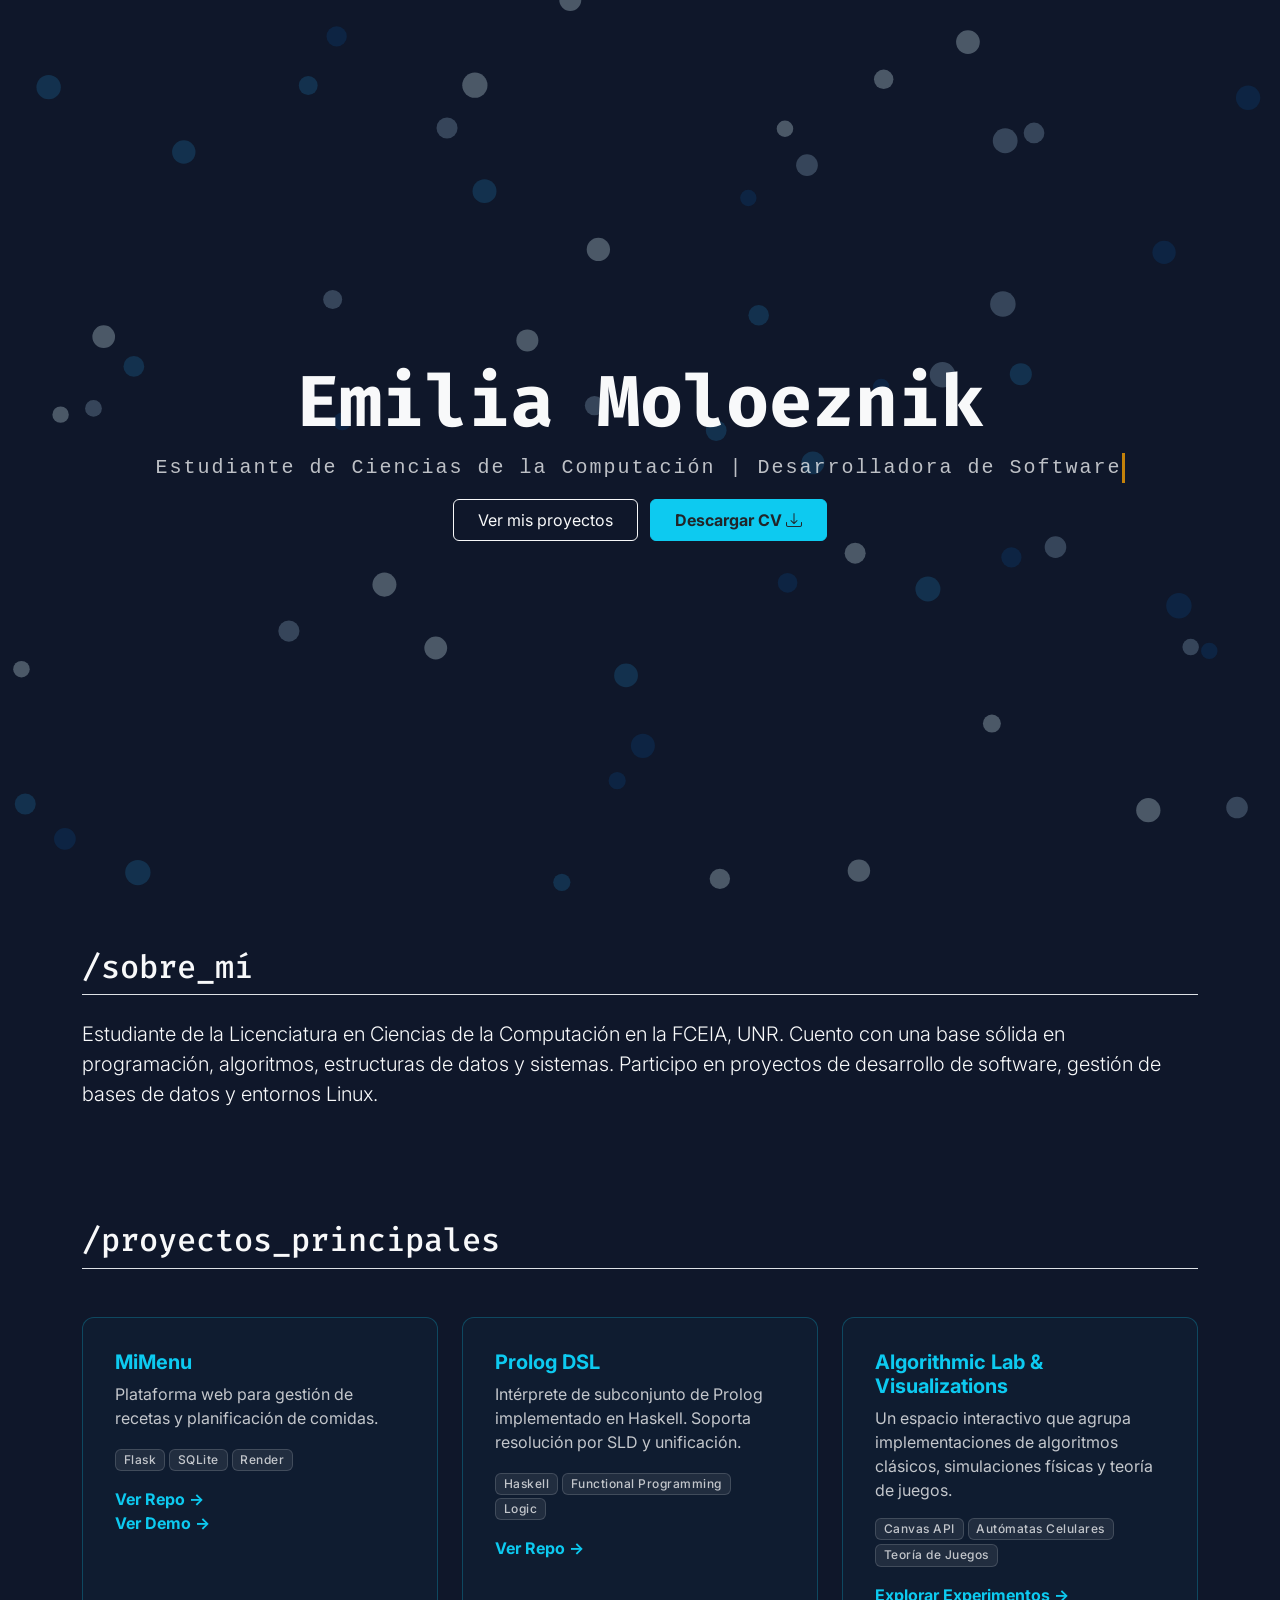
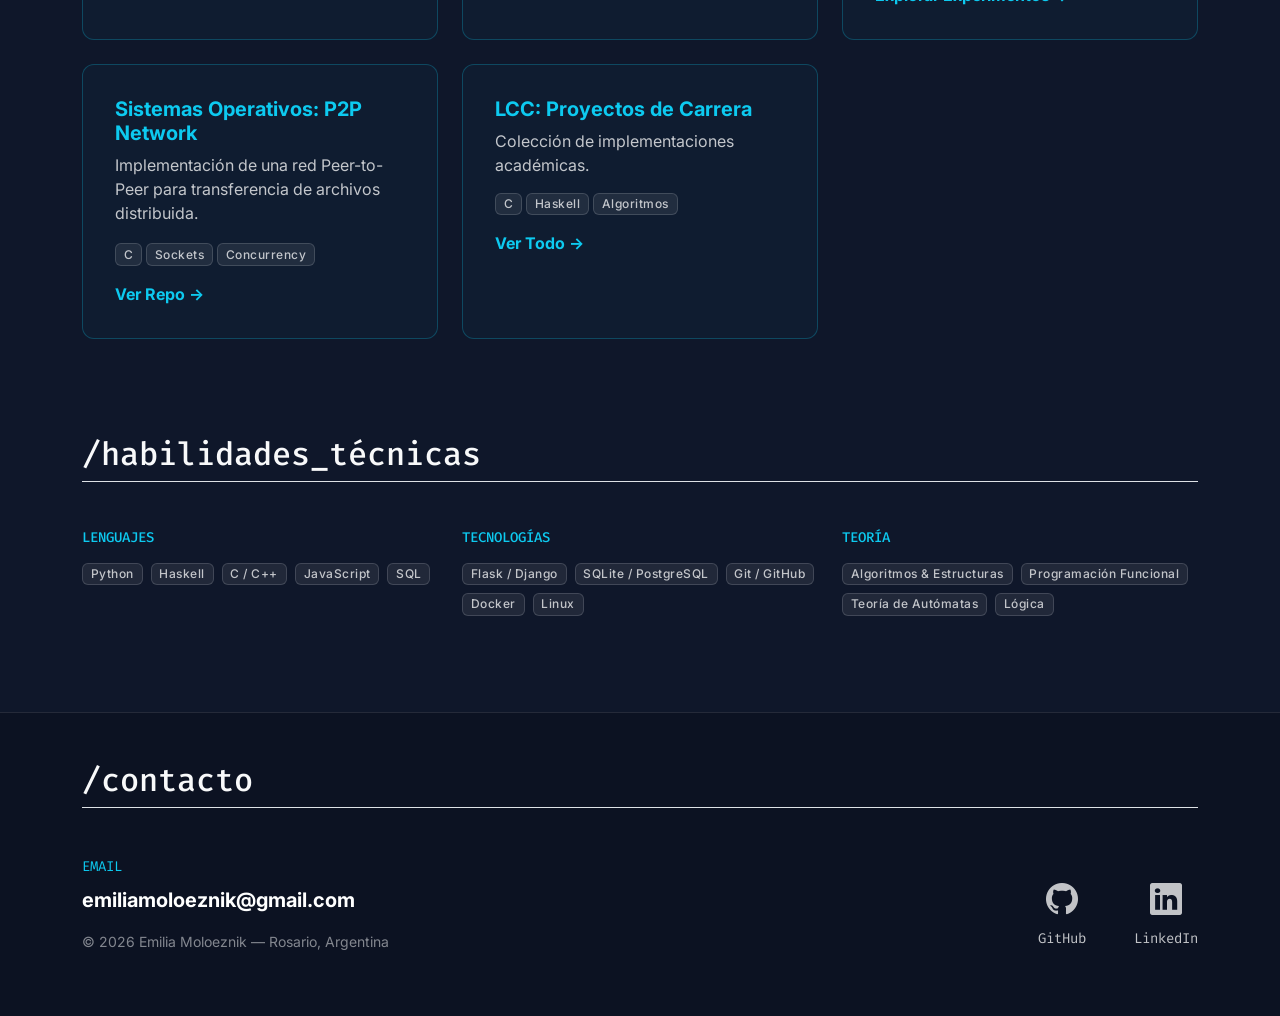
==== index.html @ bf64adf8 "first commit" ====
<!DOCTYPE html>
<html lang="es">

<head>
    <meta charset="UTF-8">
    <meta name="viewport" content="width=device-width, initial-scale=1.0">
    <meta name="description"
        content="Portfolio de Emilia Moloeznik - Estudiante de Ciencias de la Computación. Proyectos de software, simulaciones algorítmicas y programación funcional.">
    <meta name="keywords"
        content="Computer Science, Software Engineer, Portfolio, Haskell, Python, Algorithms, Rosario">
    <meta property="og:title" content="Emilia Moloeznik | Portfolio">
    <meta property="og:description" content="Explora mis proyectos de computación y experimentos algorítmicos.">
    <meta property="og:type" content="website">
    <meta name="twitter:card" content="summary_large_image">

    <link href="https://cdn.jsdelivr.net/npm/bootstrap@5.3.3/dist/css/bootstrap.min.css" rel="stylesheet">
    <link href="https://fonts.googleapis.com/css2?family=Fira+Code:wght@400;700&family=Inter:wght@400;700&display=swap"
        rel="stylesheet">
    <link rel="stylesheet" href="https://cdn.jsdelivr.net/npm/bootstrap-icons@1.11.3/font/bootstrap-icons.min.css">
    <link rel="stylesheet" href="style.css">
    <title>Emilia Moloeznik | Portfolio</title>
    <style>
    </style>
</head>

<body>

    <canvas id="indexcanvas"></canvas>

    <div class="content-wrapper">
        <section class="hero-section">
            <div>
                <h1 class="display-2 fw-bold font-mono">Emilia Moloeznik</h1>
                <p class="lead opacity-75 typewriter">Estudiante de Ciencias de la Computación | Desarrolladora de Software</p>
                <a href="#proyectos" class="btn btn-outline-light mt-3 px-4 py-2 me-2">Ver mis proyectos</a>
                <a href="CV_Emilia_Moloeznik.pdf" download="CV_Emilia_Moloeznik.pdf"
                    class="btn btn-info mt-3 px-4 py-2 text-dark fw-bold">Descargar CV <i
                        class="bi bi-download"></i></a>
            </div>
        </section>

        <section id="sobre-mi" class="container py-5">
            <h2 class="mb-4 font-mono border-bottom pb-2">/sobre_mí</h2>
                <p class="lead">
                    Estudiante de la Licenciatura en Ciencias de la Computación en la FCEIA, UNR.
                    Cuento con una base sólida en programación, algoritmos, estructuras de datos y sistemas. Participo en proyectos de desarrollo de software, gestión de bases de datos y entornos Linux.
                </p>
        </section>

        <section id="proyectos" class="container py-5">
            <h2 class="mb-5 font-mono border-bottom pb-2">/proyectos_principales</h2>
            <div class="row g-4">

                <div class="col-md-6 col-lg-4">
                    <div class="card h-100 project-card p-3 border-info border-opacity-25"
                        style="background: rgba(56, 189, 248, 0.03);">
                        <div class="card-body">
                            <h5 class="card-title fw-bold text-info">MiMenu</h5>
                            <p class="card-text opacity-75">Plataforma web para gestión de recetas y planificación de
                                comidas.</p>
                            <div class="mb-3">
                                <span class="badge bg-secondary opacity-75">Flask</span>
                                <span class="badge bg-secondary opacity-75">SQLite</span>
                                <span class="badge bg-secondary opacity-75">Render</span>
                            </div>
                            <a href="https://github.com/emiliamolo/menu-semanal"
                                class="text-info text-decoration-none fw-bold">Ver Repo →</a></br>
                            <a href="https://menu-semanal-3psp.onrender.com/"
                                class="text-info text-decoration-none fw-bold">Ver Demo →</a>
                        </div>
                    </div>
                </div>
                <div class="col-md-6 col-lg-4">
                    <div class="card h-100 project-card p-3 border-info border-opacity-25"
                        style="background: rgba(56, 189, 248, 0.03);">
                        <div class="card-body">
                            <h5 class="card-title fw-bold text-info">Prolog DSL</h5>
                            <p class="card-text opacity-75">Intérprete de subconjunto de Prolog implementado en Haskell.
                                Soporta resolución por SLD y unificación.</p>
                            <div class="mb-3">
                                <span class="badge bg-secondary opacity-75">Haskell</span>
                                <span class="badge bg-secondary opacity-75">Functional Programming</span>
                                <span class="badge bg-secondary opacity-75">Logic</span>
                            </div>
                            <a href="https://github.com/emiliamolo/alp-tp-prolog"
                                class="text-info text-decoration-none fw-bold">Ver Repo →</a><br>
                        </div>
                    </div>
                </div>
                <div class="col-md-6 col-lg-4">
                    <div class="card h-100 project-card p-3 border-info border-opacity-25"
                        style="background: rgba(56, 189, 248, 0.03);">
                        <div class="card-body">
                            <h5 class="card-title fw-bold text-info">Algorithmic Lab & Visualizations</h5>
                            <p class="card-text opacity-75">Un espacio interactivo que agrupa implementaciones de
                                algoritmos clásicos, simulaciones físicas y teoría de juegos.</p>

                            <div class="mb-3 d-flex flex-wrap gap-1">
                                <span class="badge bg-secondary opacity-75">Canvas API</span>
                                <span class="badge bg-secondary opacity-75">Autómatas Celulares</span>
                                <span class="badge bg-secondary opacity-75">Teoría de Juegos</span>
                            </div>

                            <a href="proyectos/laboratorio/laboratorio.html"
                                class="text-info text-decoration-none fw-bold">Explorar Experimentos →</a>
                        </div>
                    </div>
                </div>
                <div class="col-md-6 col-lg-4">
                    <div class="card h-100 project-card p-3 border-info border-opacity-25"
                        style="background: rgba(56, 189, 248, 0.03);">
                        <div class="card-body">
                            <h5 class="card-title fw-bold text-info">Sistemas Operativos: P2P Network</h5>
                            <p class="card-text opacity-75">Implementación de una red Peer-to-Peer para transferencia de
                                archivos distribuida.</p>
                            <div class="mb-3">
                                <span class="badge bg-secondary opacity-75">C</span>
                                <span class="badge bg-secondary opacity-75">Sockets</span>
                                <span class="badge bg-secondary opacity-75">Concurrency</span>
                            </div>
                            <a href="https://github.com/SOI-TP-Final/p2p-system"
                                class="text-info text-decoration-none fw-bold">Ver Repo →</a>
                        </div>
                    </div>
                </div>
                <div class="col-md-6 col-lg-4">
                    <div class="card h-100 project-card p-3 border-info border-opacity-25"
                        style="background: rgba(56, 189, 248, 0.03);">
                        <div class="card-body">
                            <h5 class="card-title fw-bold text-info">LCC: Proyectos de Carrera</h5>
                            <p class="card-text opacity-75">Colección de implementaciones académicas.</p>
                            <div class="mb-3 d-flex flex-wrap gap-1">
                                <span class="badge bg-secondary opacity-75">C</span>
                                <span class="badge bg-secondary opacity-75">Haskell</span>
                                <span class="badge bg-secondary opacity-75">Algoritmos</span>
                            </div>
                            <a href="https://github.com/emiliamolo/lcc"
                                class="text-info text-decoration-none fw-bold">Ver
                                Todo →</a>
                        </div>
                    </div>
                </div>
            </div>
        </section>

        <section id="habilidades" class="container py-5">
            <h2 class="mb-5 font-mono border-bottom pb-2">/habilidades_técnicas</h2>
            <div class="row g-4">
                <div class="col-md-4">
                    <h5 class="text-info font-mono small mb-3">LENGUAJES</h5>
                    <div class="d-flex flex-wrap gap-2">
                        <span class="badge bg-secondary opacity-75">Python</span>
                        <span class="badge bg-secondary opacity-75">Haskell</span>
                        <span class="badge bg-secondary opacity-75">C / C++</span>
                        <span class="badge bg-secondary opacity-75">JavaScript</span>
                        <span class="badge bg-secondary opacity-75">SQL</span>
                    </div>
                </div>
                <div class="col-md-4">
                    <h5 class="text-info font-mono small mb-3">TECNOLOGÍAS</h5>
                    <div class="d-flex flex-wrap gap-2">
                        <span class="badge bg-secondary opacity-75">Flask / Django</span>
                        <span class="badge bg-secondary opacity-75">SQLite / PostgreSQL</span>
                        <span class="badge bg-secondary opacity-75">Git / GitHub</span>
                        <span class="badge bg-secondary opacity-75">Docker</span>
                        <span class="badge bg-secondary opacity-75">Linux</span>
                    </div>
                </div>
                <div class="col-md-4">
                    <h5 class="text-info font-mono small mb-3">TEORÍA</h5>
                    <div class="d-flex flex-wrap gap-2">
                        <span class="badge bg-secondary opacity-75">Algoritmos & Estructuras</span>
                        <span class="badge bg-secondary opacity-75">Programación Funcional</span>
                        <span class="badge bg-secondary opacity-75">Teoría de Autómatas</span>
                        <span class="badge bg-secondary opacity-75">Lógica</span>
                    </div>
                </div>
            </div>
        </section>

        <footer class="py-5 mt-5"
            style="background-color: rgba(0, 0, 0, 0.2); border-top: 1px solid rgba(255, 255, 255, 0.1);">
            <div class="container">
                <h2 class="mb-5 font-mono border-bottom pb-2">/contacto</h2>

                <div class="row align-items-center">
                    <div class="col-md-6 mb-4 mb-md-0">
                        <span class="d-block text-info font-mono small text-uppercase mb-2">EMAIL</span>
                        <a href="mailto:emiliamoloeznik@gmail.com" class="fs-5 text-decoration-none text-white fw-bold">
                            emiliamoloeznik@gmail.com
                        </a>
                        <p class="mt-3 opacity-50 small">© 2026 Emilia Moloeznik — Rosario, Argentina</p>
                    </div>

                    <div class="col-md-6 text-md-end">
                        <div class="d-flex justify-content-md-end gap-5">
                            <a href="https://github.com/emiliamolo" target="_blank"
                                class="text-white text-decoration-none opacity-75 hover-opacity-100">
                                <div class="text-center">
                                    <i class="bi bi-github fs-2"></i>
                                    <span class="d-block font-mono small mt-1">GitHub</span>
                                </div>
                            </a>
                            <a href="https://linkedin.com/in/emilia-moloeznik" target="_blank"
                                class="text-white text-decoration-none opacity-75 hover-opacity-100">
                                <div class="text-center">
                                    <i class="bi bi-linkedin fs-2"></i>
                                    <span class="d-block font-mono small mt-1">LinkedIn</span>
                                </div>
                            </a>
                        </div>
                    </div>
                </div>
            </div>
        </footer>
    </div>

    <script src="boids.js"></script>
</body>

</html>
---- style.css ----
/* --- VARIABLES GLOBALES --- */
:root {
    --bg-dark: #0f172a;
    --bg-card: rgba(255, 255, 255, 0.05);
    --bg-sidebar: #1e293b;
    --accent-info: #38bdf8;
    --font-main: 'Inter', sans-serif;
    --font-mono: 'Fira Code', monospace;
}
html {
    scroll-behavior: smooth;
}
body { 
    font-family: var(--font-main); 
    color: #f8f9fa; 
    background-color: var(--bg-dark); 
    margin: 0;
}

.badge {
    font-weight: 500;
    letter-spacing: 0.5px;
    background-color: rgba(255, 255, 255, 0.1) !important;
    border: 1px solid rgba(255, 255, 255, 0.2);
}


.font-mono { font-family: var(--font-mono); }

.project-card, .project-card-custom { 
    background: var(--bg-card); 
    border: 1px solid rgba(255, 255, 255, 0.1); 
    transition: transform 0.3s ease, border-color 0.3s ease;
    color: white;
    border-radius: 12px;
}

.project-card:hover, .project-card-custom:hover { 
    transform: translateY(-10px); 
    background: rgba(255, 255, 255, 0.1); 
    border-color: var(--accent-info);
}

.hover-opacity-100:hover { 
    opacity: 1 !important; 
    transition: opacity 0.3s ease; 
}


.hero-section { height: 100vh; display: flex; align-items: center; justify-content: center; text-align: center; }

#indexcanvas { 
    position: absolute;
    top: 0; 
    left: 0; 
    width: 100vw; 
    height: 100vh; 
    z-index: -1; 
    opacity: 0.4; 
    pointer-events: none; 
}
.content-wrapper { position: relative; z-index: 2; }

.typewriter {
  font-family: monospace; /* Queda mejor con tipografías fijas */
  overflow: hidden; /* Esconde el texto que aún no se "escribió" */
  border-right: .15em solid orange; /* El cursor */
  white-space: nowrap; /* Mantiene todo en una sola línea */
  margin: 0 auto; 
  letter-spacing: .10em; 
  
  /* Animaciones: typing (escribir) y blink (cursor parpadeando) */
  animation: 
    typing 3.5s steps(40, end),
    blink-caret .75s step-end infinite;
}
@media (max-width: 768px) {
    .typewriter {
        white-space: normal; /* Permite que el texto baje a la siguiente línea */
        border-right: none;  /* Quitamos el cursor porque queda raro si hay varias líneas */
        animation: none;     /* Opcional: quitamos la animación para que sea legible al toque */
        overflow: visible;
        width: 100% !important;
        animation: 
            typing 3.5s steps(40, end),
            blink-caret .75s step-end infinite;
    }
}
/* El efecto de escribir: expande el ancho de 0 a 100% */
@keyframes typing {
  from { width: 0 }
  to { width: 100% }
}

/* El parpadeo del cursor */
@keyframes blink-caret {
  from, to { border-color: transparent }
  50% { border-color: orange; }
}
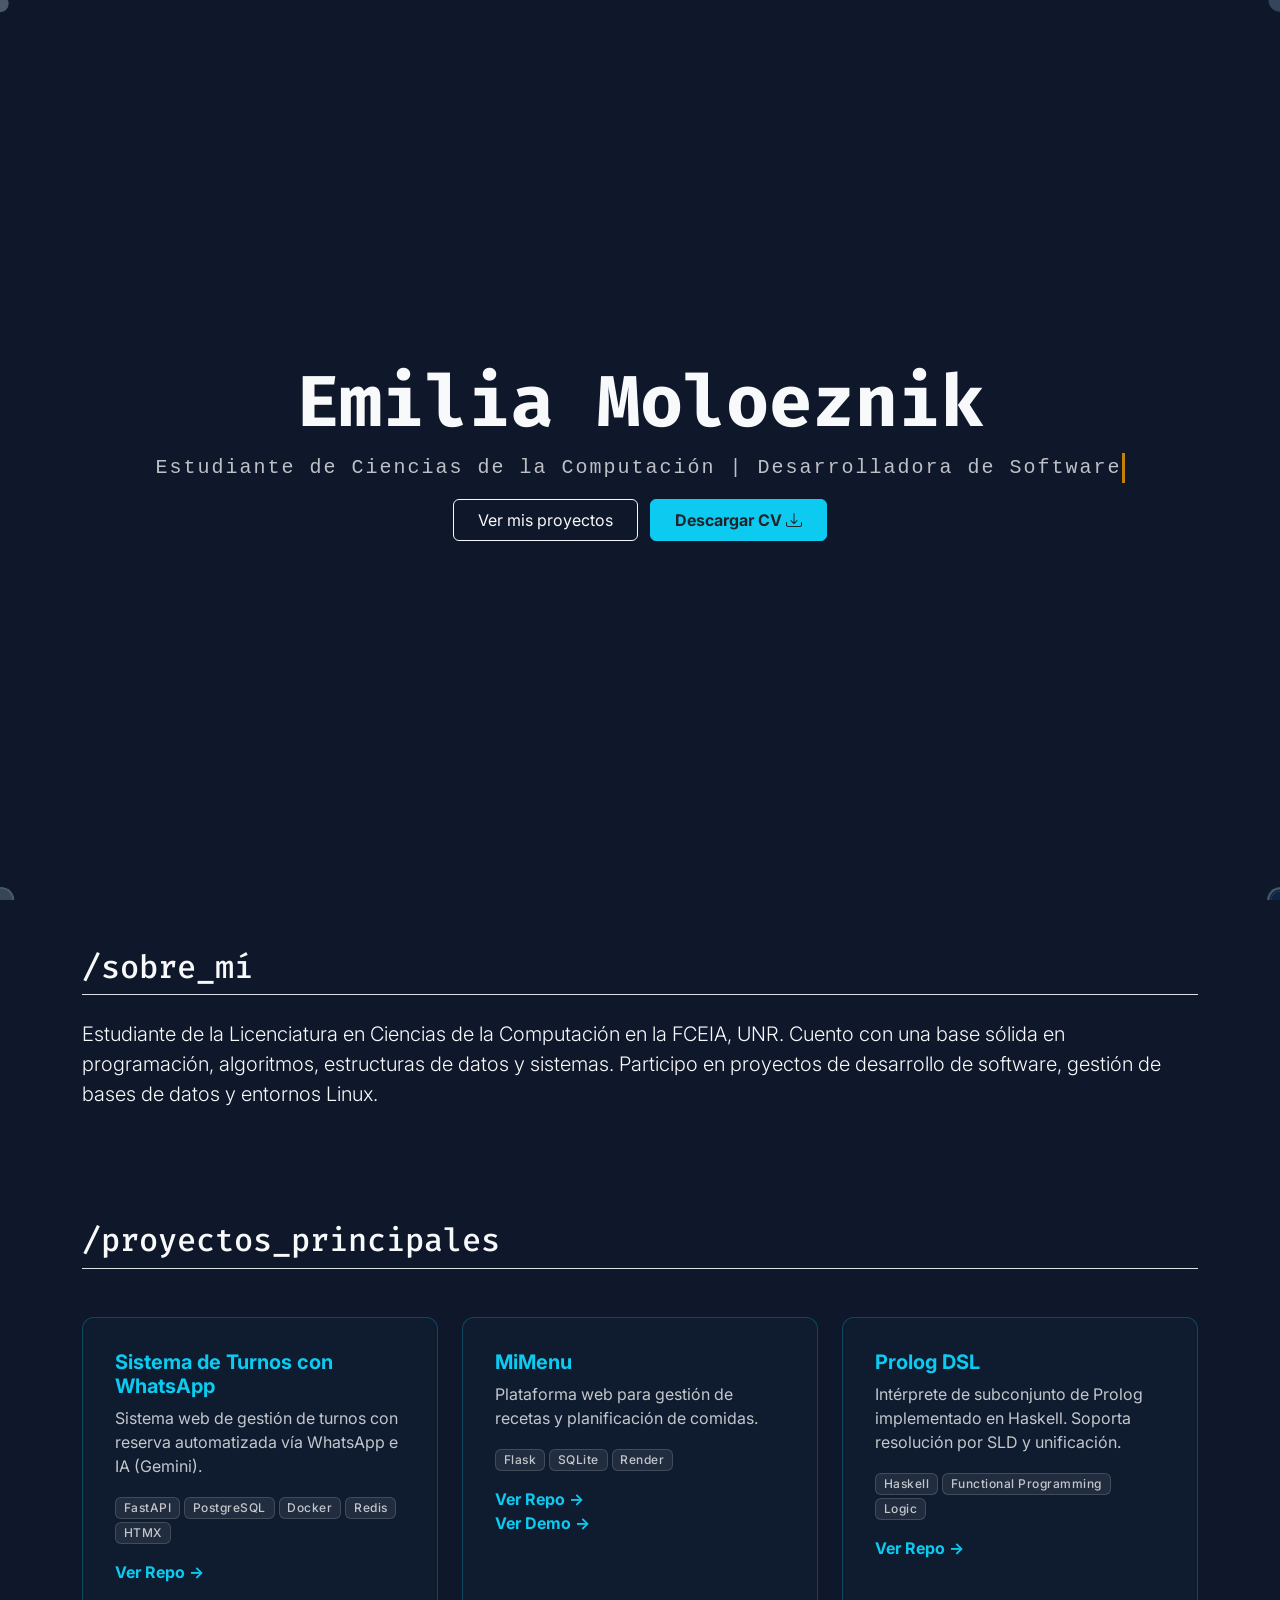
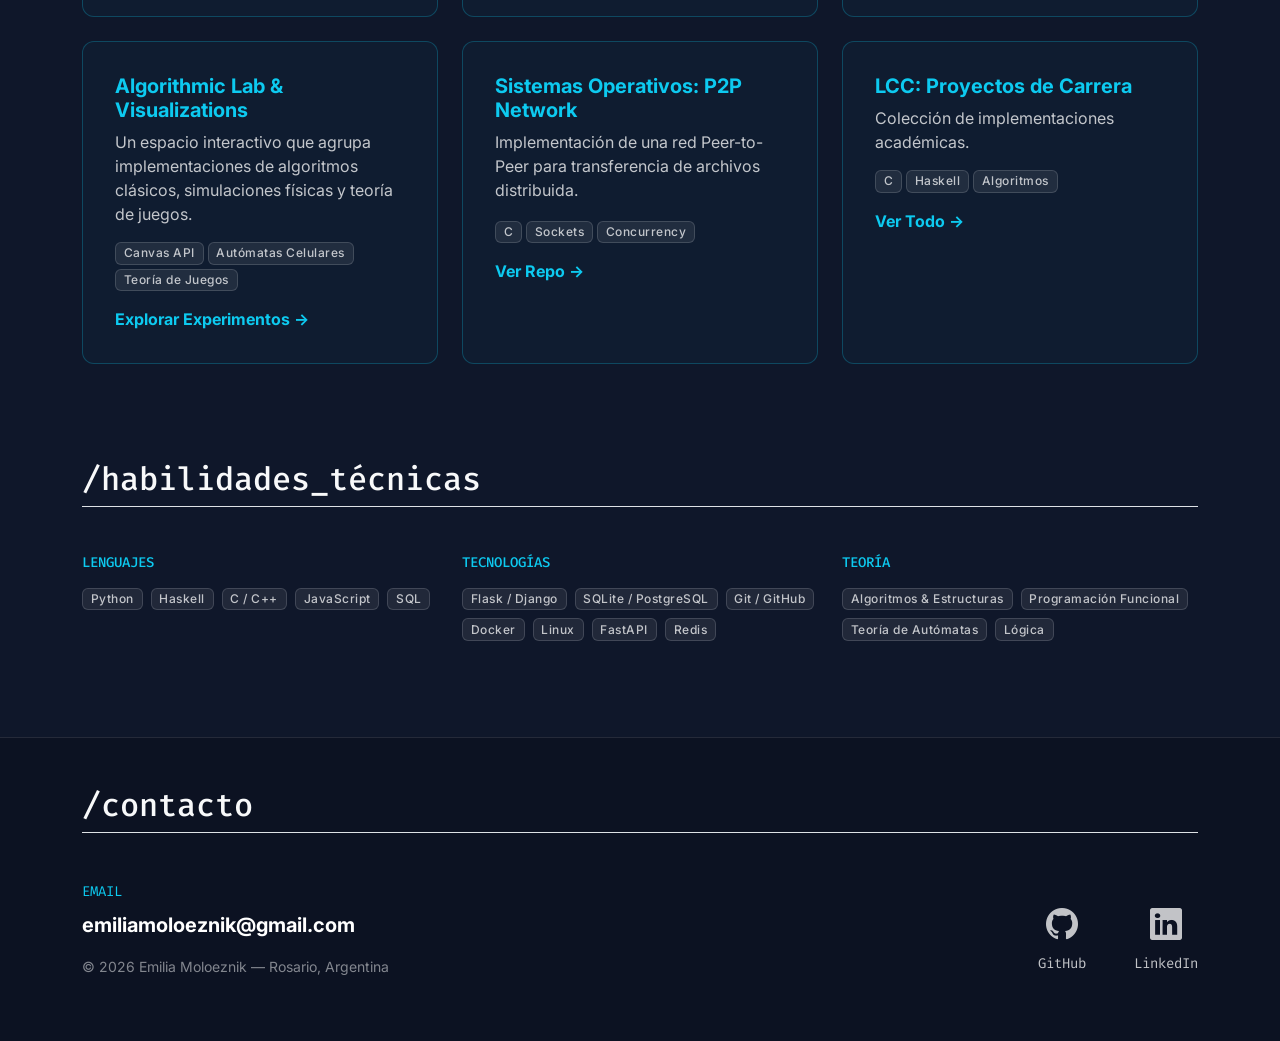
==== commit b1e3fed1: "update" ====
--- a/index.html
+++ b/index.html
@@ -55,6 +55,24 @@
                     <div class="card h-100 project-card p-3 border-info border-opacity-25"
                         style="background: rgba(56, 189, 248, 0.03);">
                         <div class="card-body">
+                            <h5 class="card-title fw-bold text-info">Sistema de Turnos con WhatsApp</h5>
+                            <p class="card-text opacity-75">Sistema web de gestión de turnos con reserva automatizada vía WhatsApp e IA (Gemini).</p>
+                            <div class="mb-3">
+                                <span class="badge bg-secondary opacity-75">FastAPI</span>
+                                <span class="badge bg-secondary opacity-75">PostgreSQL</span>
+                                <span class="badge bg-secondary opacity-75">Docker</span>
+                                <span class="badge bg-secondary opacity-75">Redis</span>
+                                <span class="badge bg-secondary opacity-75">HTMX</span>
+                            </div>
+                            <a href="https://github.com/emiliamolo/Sistema-de-turnos-con-Whatsapp"
+                                class="text-info text-decoration-none fw-bold">Ver Repo →</a>
+                        </div>
+                    </div>
+                </div>
+                <div class="col-md-6 col-lg-4">
+                    <div class="card h-100 project-card p-3 border-info border-opacity-25"
+                        style="background: rgba(56, 189, 248, 0.03);">
+                        <div class="card-body">
                             <h5 class="card-title fw-bold text-info">MiMenu</h5>
                             <p class="card-text opacity-75">Plataforma web para gestión de recetas y planificación de
                                 comidas.</p>
@@ -164,6 +182,8 @@
                         <span class="badge bg-secondary opacity-75">Git / GitHub</span>
                         <span class="badge bg-secondary opacity-75">Docker</span>
                         <span class="badge bg-secondary opacity-75">Linux</span>
+                        <span class="badge bg-secondary opacity-75">FastAPI</span>
+                        <span class="badge bg-secondary opacity-75">Redis</span>
                     </div>
                 </div>
                 <div class="col-md-4">
